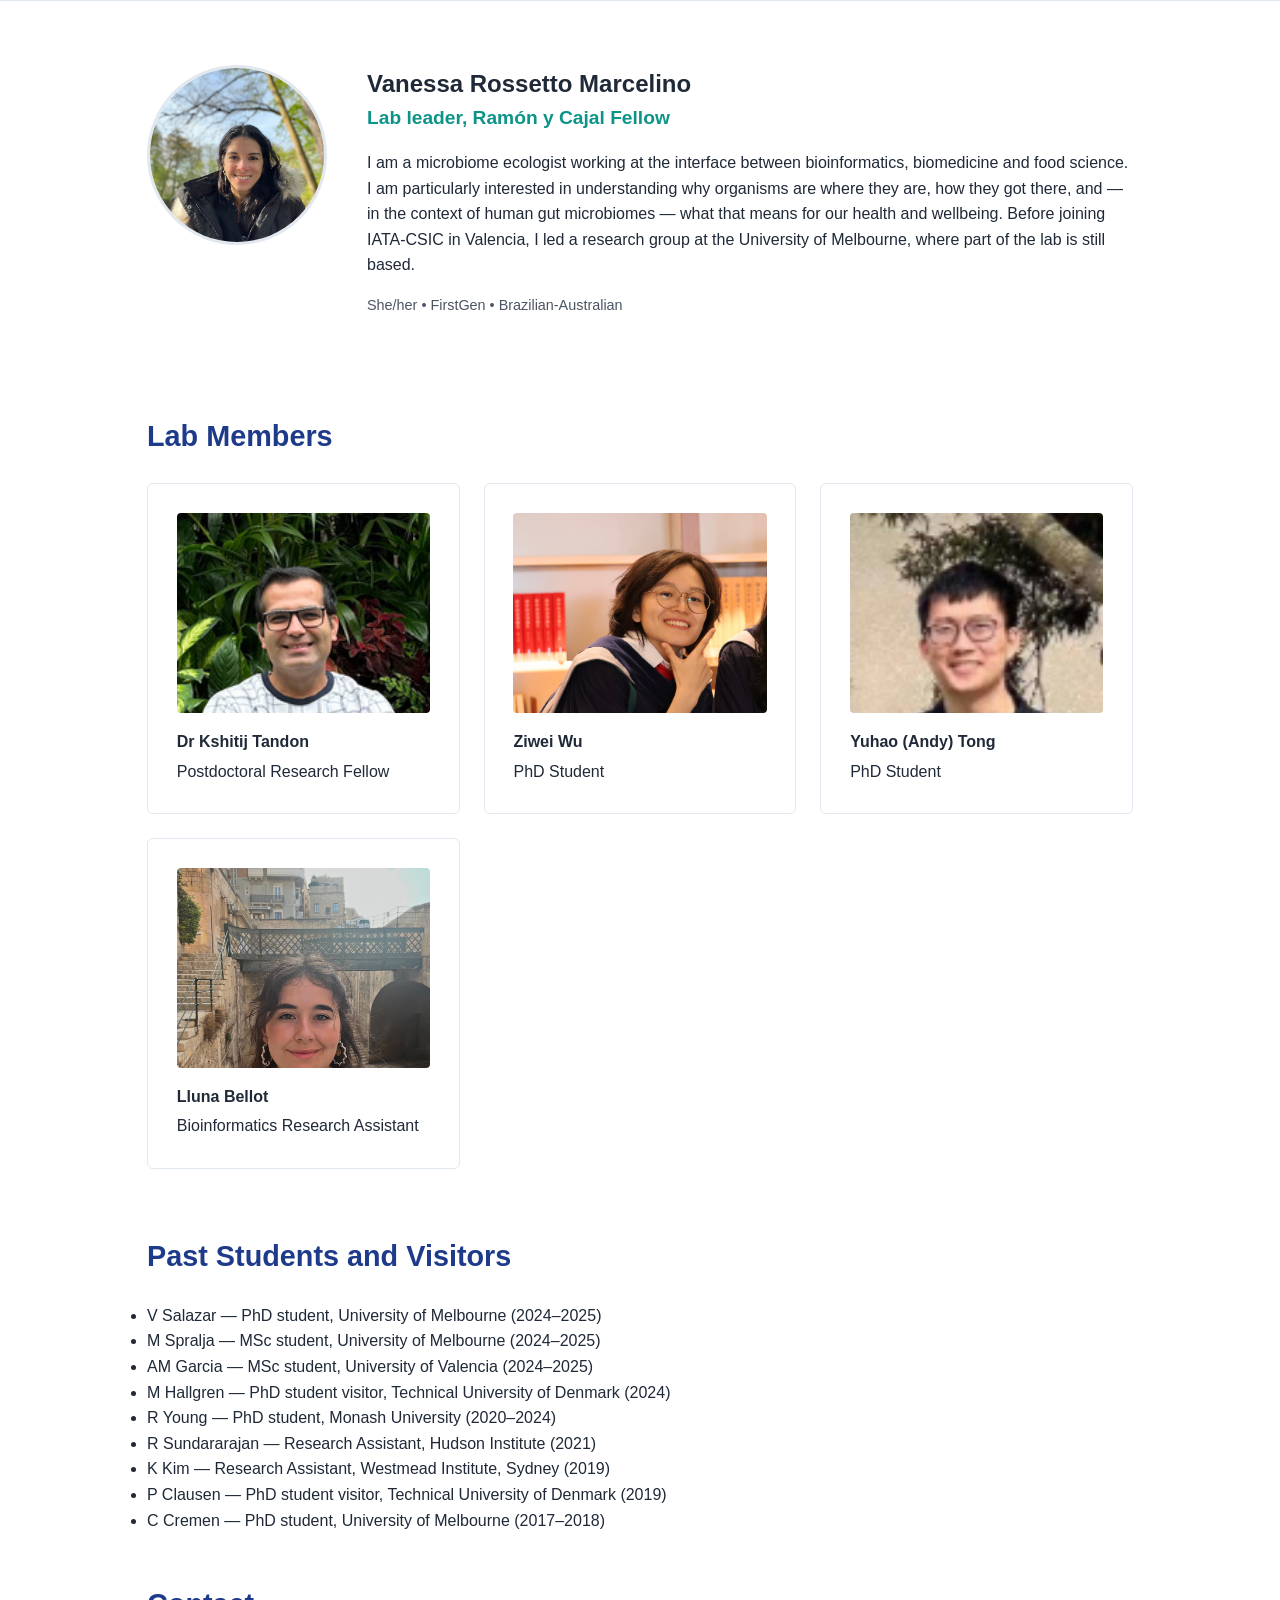
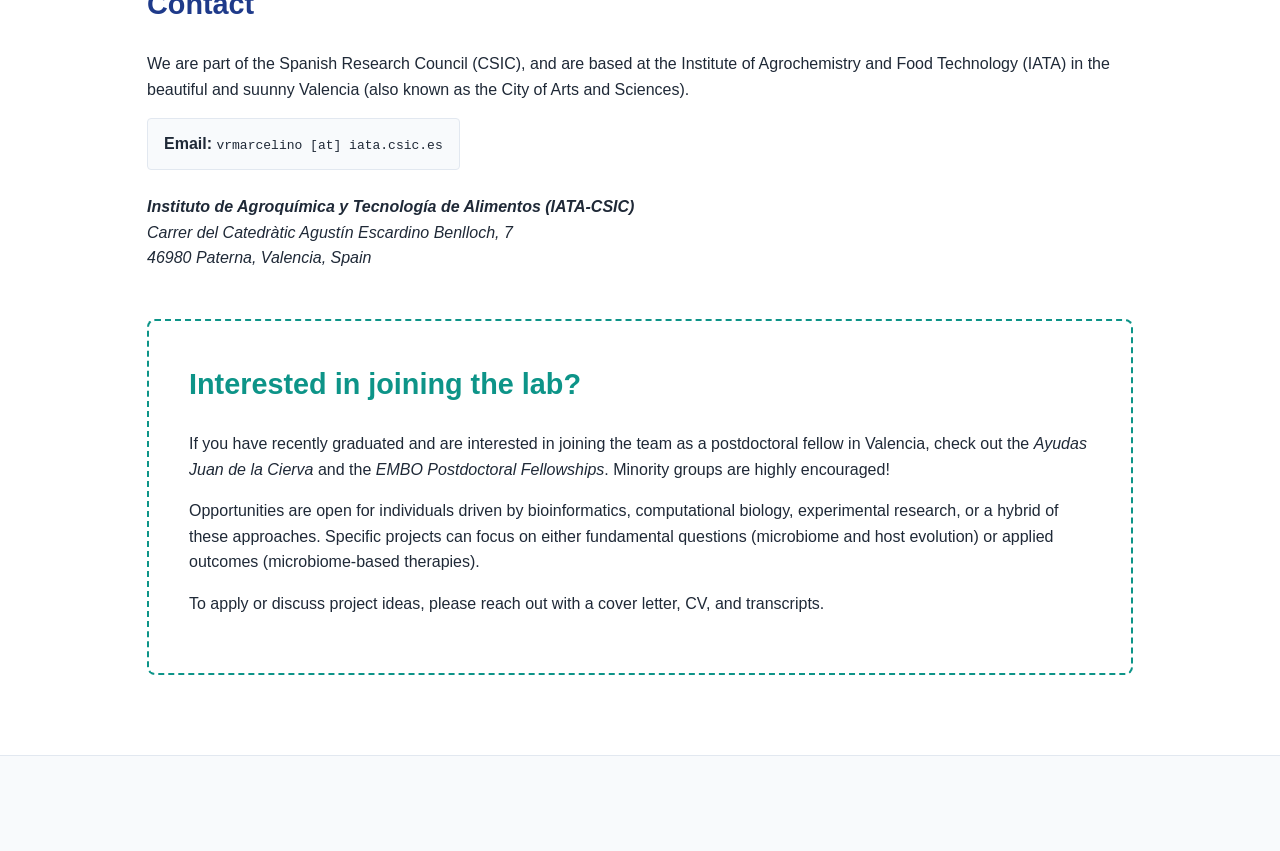
==== people.html @ 447b4fdf "initial website pages" ====
<!DOCTYPE html>
<html lang="en">
<head>
    <meta charset="UTF-8">
    <meta name="viewport" content="width=device-width, initial-scale=1.0">
    <title>People | Microbial Networks Lab</title>
    <link rel="stylesheet" href="style.css">
</head>
<body>
    <header>
        <!-- ...existing code... -->
    </header>

    <main class="container">
        <section class="pi-profile">
            <div class="pi-photo-wrapper">
                <img src="images/Vanessa.jpg" alt="Vanessa Rossetto Marcelino" class="pi-photo">
            </div>
            <div class="pi-details">
                <h1>Vanessa Rossetto Marcelino</h1>
                <p class="pi-title">Lab leader, Ramón y Cajal Fellow</p>
                <p class="bio">I am a microbiome ecologist working at the interface between bioinformatics, biomedicine and food science. I am particularly interested in understanding why organisms are where they are, how they got there, and — in the context of human gut microbiomes — what that means for our health and wellbeing. Before joining IATA-CSIC in Valencia, I led a research group at the University of Melbourne, where part of the lab is still based.</p>
                <p class="identity-tags">She/her • FirstGen • Brazilian-Australian</p>
            </div>
        </section>

        <section class="team-section">
            <h2>Lab Members</h2>
            
            <div class="team-grid">
                <div class="member-card">
                    <img src="images/Kshitij.jpg" alt="Dr Kshitij Tandon" class="member-photo">
                    <strong>Dr Kshitij Tandon</strong>
                    <span>Postdoctoral Research Fellow</span>
                </div>
                <div class="member-card">
                    <img src="images/Ziwei.jpg" alt="Ziwei Wu" class="member-photo">
                    <strong>Ziwei Wu</strong>
                    <span>PhD Student</span>
                </div>
                <div class="member-card">
                    <img src="images/Andy.jpg" alt="Yuhao (Andy) Tong" class="member-photo">
                    <strong>Yuhao (Andy) Tong</strong>
                    <span>PhD Student</span>
                </div>
                <div class="member-card">
                    <img src="images/Lluna.jpeg" alt="Lluna Bellot" class="member-photo">
                    <strong>Lluna Bellot</strong>
                    <span>Bioinformatics Research Assistant</span>
                </div>
            </div>
        </section>

        <section class="team-section">
            <h2>Past Students and Visitors</h2>
            <ul class="past-members-list">
                <li>V Salazar — PhD student, University of Melbourne (2024–2025)</li>
                <li>M Spralja — MSc student, University of Melbourne (2024–2025)</li>
                <li>AM Garcia — MSc student, University of Valencia (2024–2025)</li>
                <li>M Hallgren — PhD student visitor, Technical University of Denmark (2024)</li>
                <li>R Young — PhD student, Monash University (2020–2024)</li>
                <li>R Sundararajan — Research Assistant, Hudson Institute (2021)</li>
                <li>K Kim — Research Assistant, Westmead Institute, Sydney (2019)</li>
                <li>P Clausen — PhD student visitor, Technical University of Denmark (2019)</li>
                <li>C Cremen — PhD student, University of Melbourne (2017–2018)</li>
            </ul>
        </section>

        <section class="contact-section">
            <h2>Contact</h2>
            <p>We are part of the Spanish Research Council (CSIC), and are based at the Institute of Agrochemistry and Food Technology (IATA) in the beautiful and suunny Valencia (also known as the City of Arts and Sciences).</p>
            <div class="contact-box">
                <strong>Email:</strong> <code>vrmarcelino [at] iata.csic.es</code>
            </div>
            <address>
                <strong>Instituto de Agroquímica y Tecnología de Alimentos (IATA-CSIC)</strong><br>
                Carrer del Catedràtic Agustín Escardino Benlloch, 7<br>
                46980 Paterna, Valencia, Spain
            </address>
        </section>

        <section class="opportunities-box">
            <h2>Interested in joining the lab?</h2>
            <p>If you have recently graduated and are interested in joining the team as a postdoctoral fellow in Valencia, check out the <em>Ayudas Juan de la Cierva</em> and the <em>EMBO Postdoctoral Fellowships</em>. Minority groups are highly encouraged!</p>
            <p>Opportunities are open for individuals driven by bioinformatics, computational biology, experimental research, or a hybrid of these approaches. Specific projects can focus on either fundamental questions (microbiome and host evolution) or applied outcomes (microbiome-based therapies).</p>
            <p>To apply or discuss project ideas, please reach out with a cover letter, CV, and transcripts.</p>
        </section>
    </main>

    <footer>
        <div class="container footer-content">
            </div>
    </footer>
</body>
</html>
---- style.css ----
/* Custom Modern Theme for Hologenomics Site */
:root {
    --primary-color: #1e3a8a; /* Deep Slate Blue */
    --accent-color: #0d9488;  /* Teal */
    --text-dark: #1f2937;     /* Charcoal */
    --text-light: #4b5563;    /* Muted Gray */
    --bg-light: #f8fafc;      /* Clean White/Gray Off-base */
    --border-color: #e2e8f0;
}

* {
    box-sizing: border-box;
    margin: 0;
    padding: 0;
}

body {
    font-family: -apple-system, BlinkMacSystemFont, "Segoe UI", Roboto, Helvetica, Arial, sans-serif;
    color: var(--text-dark);
    background-color: #ffffff;
    line-height: 1.6;
}

.container {
    max-width: 1050px;
    margin: 0 auto;
    padding: 0 2rem;
}

/* Header & Navigation */
header {
    border-bottom: 1px solid var(--border-color);
    position: sticky;
    top: 0;
    background: rgba(255, 255, 255, 0.95);
    backdrop-filter: blur(5px);
    z-index: 100;
}

.nav-container {
    display: flex;
    justify-content: space-between;
    align-items: center;
    max-width: 1050px;
    margin: 0 auto;
    padding: 1.2rem 2rem;
}

.logo {
    font-size: 1.3rem;
    font-weight: 700;
    color: var(--primary-color);
    text-decoration: none;
    letter-spacing: -0.5px;
}

nav a {
    text-decoration: none;
    color: var(--text-light);
    font-weight: 500;
    margin-left: 1.8rem;
    transition: color 0.2s;
}

nav a:hover, nav a.active {
    color: var(--accent-color);
}

/* Hero Elements */
.hero {
    padding: 5rem 0 3rem 0;
    text-align: center;
}

.hero h1 {
    font-size: 3rem;
    font-weight: 800;
    color: var(--primary-color);
    margin-bottom: 0.5rem;
    letter-spacing: -1px;
}

.subtitle {
    font-size: 1.25rem;
    color: var(--accent-color);
    font-weight: 500;
    margin-bottom: 1.5rem;
}

.tagline {
    font-style: italic;
    color: var(--text-light);
}

/* Intro and Layout Blocks */
.intro-box {
    background: var(--bg-light);
    border-left: 4px solid var(--primary-color);
    padding: 2rem;
    border-radius: 4px;
    font-size: 1.1rem;
    margin-bottom: 4rem;
}

h2 {
    font-size: 1.8rem;
    color: var(--primary-color);
    margin-bottom: 1.5rem;
}

/* Grid Design */
.grid, .team-grid {
    display: grid;
    grid-template-columns: repeat(auto-fit, minmax(280px, 1fr));
    gap: 1.5rem;
    margin-bottom: 4rem;
}

.card, .software-card, .member-card {
    border: 1px solid var(--border-color);
    padding: 1.8rem;
    border-radius: 6px;
    background: #fff;
    transition: transform 0.2s, box-shadow 0.2s;
}

.card:hover, .software-card:hover {
    transform: translateY(-2px);
    box-shadow: 0 10px 15px -3px rgba(0, 0, 0, 0.05);
}

.card h3 {
    color: var(--primary-color);
    margin-bottom: 0.75rem;
    font-size: 1.2rem;
}

/* Concept / Hologenomics block */
.concept-block {
    background: #f1f5f9;
    padding: 2.5rem;
    border-radius: 8px;
    margin-bottom: 4rem;
}

.etymology {
    font-size: 1.05rem;
    color: var(--accent-color);
    margin-bottom: 1rem;
}

/* Software Specifics */
.software-grid {
    display: flex;
    flex-direction: column;
    gap: 1.5rem;
    margin-top: 2rem;
}

.software-header {
    display: flex;
    justify-content: space-between;
    align-items: center;
    margin-bottom: 0.75rem;
}

.github-btn {
    padding: 0.4rem 0.9rem;
    border: 1px solid var(--accent-color);
    color: var(--accent-color);
    text-decoration: none;
    border-radius: 4px;
    font-size: 0.85rem;
    font-weight: 500;
    transition: all 0.2s;
}

.github-btn:hover {
    background: var(--accent-color);
    color: white;
}

/* People Styles */
.pi-profile {
    padding: 4rem 0 2rem 0;
    display: flex;
    gap: 2.5rem;
    align-items: flex-start;
    margin-bottom: 3rem;
}

.pi-photo-wrapper {
    flex-shrink: 0;
}

.pi-photo {
    width: 180px;
    height: 180px;
    border-radius: 50%;
    object-fit: cover;
    border: 3px solid var(--border-color);
}

.pi-title {
    font-size: 1.2rem;
    color: var(--accent-color);
    font-weight: 600;
    margin-bottom: 1rem;
}

.identity-tags {
    font-size: 0.9rem;
    color: var(--text-light);
    margin: 1rem 0;
}

.contact-box {
    margin-top: 1rem;
    background: var(--bg-light);
    padding: 0.75rem 1rem;
    display: inline-block;
    border-radius: 4px;
    border: 1px solid var(--border-color);
}

.member-photo {
    width: 100%;
    height: 200px;
    object-fit: cover;
    object-position: top;
    border-radius: 4px;
    margin-bottom: 1rem;
    display: block;
}

.member-card {
    display: flex;
    flex-direction: column;
}

.member-card strong {
    margin-bottom: 0.25rem;
}

.opportunities-box {
    background: #fff;
    border: 2px dashed var(--accent-color);
    padding: 2.5rem;
    border-radius: 8px;
    margin-bottom: 5rem;
}

.opportunities-box h2 {
    color: var(--accent-color);
}

.opportunities-box p {
    margin-bottom: 1rem;
}

/* Publications Styles */
.year-block {
    margin-bottom: 3rem;
}

.year-block h2 {
    border-bottom: 2px solid var(--primary-color);
    padding-bottom: 0.3rem;
    margin-bottom: 1rem;
}

.pub-list {
    list-style-type: none;
}

.pub-list li {
    margin-bottom: 1.2rem;
    padding-left: 1rem;
    border-left: 2px solid var(--border-color);
}

/* Footer layout */
footer {
    background: var(--bg-light);
    padding: 3rem 0;
    border-top: 1px solid var(--border-color);
    font-size: 0.9rem;
    color: var(--text-light);
}

.footer-content {
    display: flex;
    flex-direction: column;
    gap: 1rem;
}

.acknowledgement {
    max-width: 700px;
}

@media (max-width: 768px) {
    .nav-container {
        flex-direction: column;
        gap: 1rem;
    }
    nav a {
        margin: 0 0.8rem;
    }
    .hero h1 {
        font-size: 2.2rem;
    }
}
.team-section {
    margin-bottom: 3rem;
}

.contact-section {
    margin-bottom: 3rem;
}

.contact-section .contact-box {
    margin-bottom: 1.5rem;
}
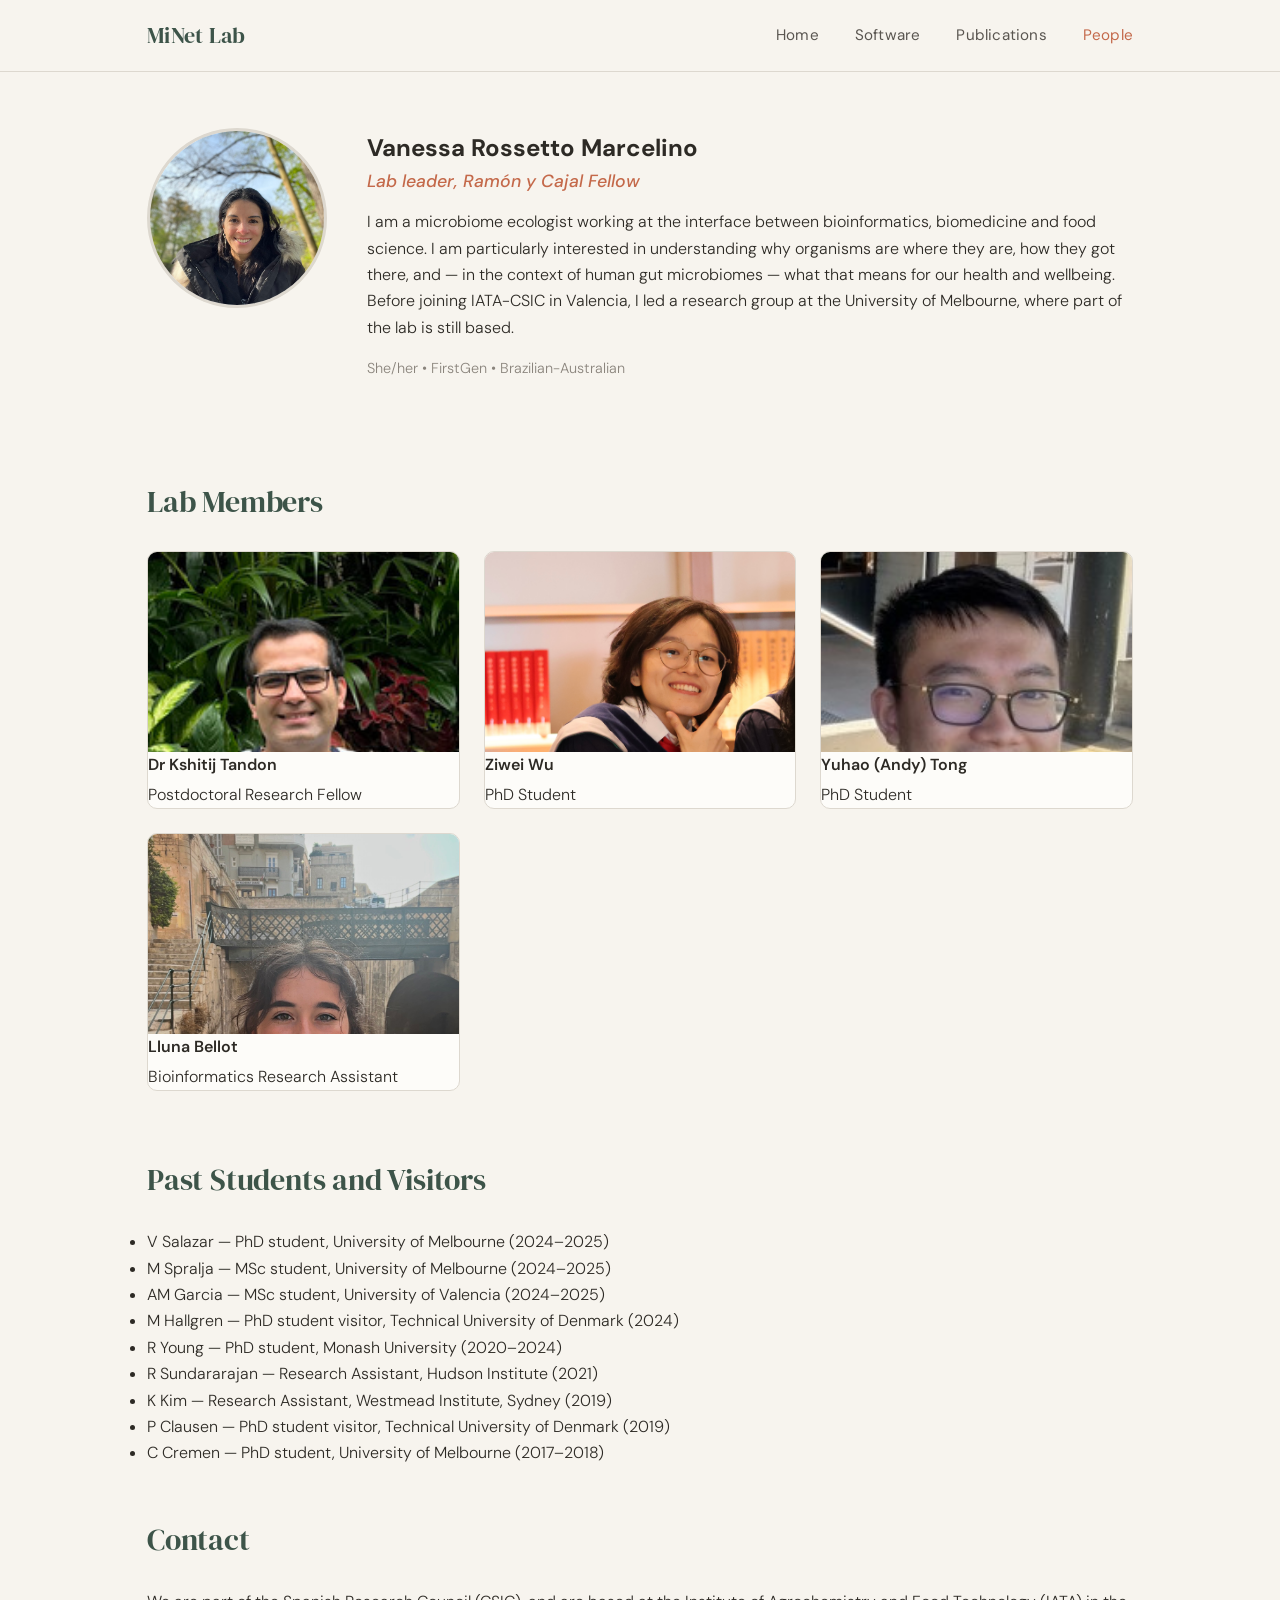
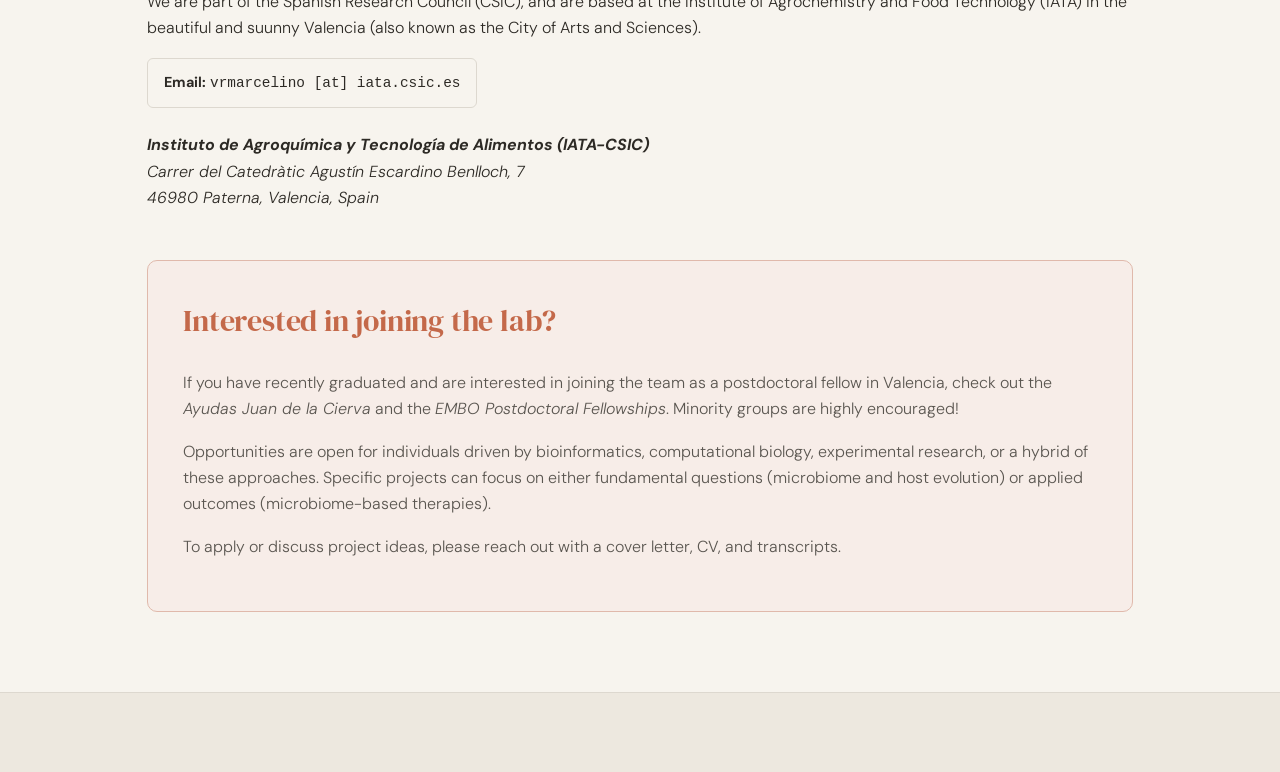
==== commit d1acbc57: "changed theme and style" ====
--- a/people.html
+++ b/people.html
@@ -8,7 +8,15 @@
 </head>
 <body>
     <header>
-        <!-- ...existing code... -->
+        <div class="nav-container">
+            <a href="index.html" class="logo">MiNet Lab</a>
+            <nav>
+                <a href="index.html">Home</a>
+                <a href="software.html">Software</a>
+                <a href="publications.html">Publications</a>
+                <a href="people.html" class="active">People</a>
+            </nav>
+        </div>
     </header>
 
     <main class="container">
--- a/style.css
+++ b/style.css
@@ -1,39 +1,47 @@
-/* Custom Modern Theme for Hologenomics Site */
+/* MiNet Lab — Lively Yet Soothing theme */
+/* Palette: warm ivory bg, sage green primary, terracotta accent, slate text */
+@import url('https://fonts.googleapis.com/css2?family=DM+Serif+Display:ital@0;1&family=DM+Sans:ital,opsz,wght@0,9..40,300;0,9..40,400;0,9..40,500;0,9..40,600;1,9..40,300&display=swap');
+
 :root {
-    --primary-color: #1e3a8a; /* Deep Slate Blue */
-    --accent-color: #0d9488;  /* Teal */
-    --text-dark: #1f2937;     /* Charcoal */
-    --text-light: #4b5563;    /* Muted Gray */
-    --bg-light: #f8fafc;      /* Clean White/Gray Off-base */
-    --border-color: #e2e8f0;
-}
-
-* {
-    box-sizing: border-box;
-    margin: 0;
-    padding: 0;
-}
+    --sage:       #5C7A6B;   /* primary — sage green */
+    --sage-dark:  #3D5449;   /* deeper sage for hover */
+    --sage-light: #EAF0EC;   /* very pale sage tint */
+    --terra:      #C4694A;   /* accent — terracotta */
+    --terra-light:#F7EDE8;   /* pale terracotta tint */
+    --cream:      #F7F4EE;   /* page background */
+    --cream-dark: #EDE8DF;   /* card/section bg */
+    --text-dark:  #2D2A25;   /* near-black warm */
+    --text-mid:   #5A5650;   /* paragraph text */
+    --text-light: #8A847C;   /* muted text */
+    --border:     #DDD8CF;   /* subtle warm border */
+    --white:      #FDFCF9;   /* warm white for cards */
+}
+
+* { box-sizing: border-box; margin: 0; padding: 0; }
 
 body {
-    font-family: -apple-system, BlinkMacSystemFont, "Segoe UI", Roboto, Helvetica, Arial, sans-serif;
+    font-family: 'DM Sans', sans-serif;
+    font-optical-sizing: auto;
     color: var(--text-dark);
-    background-color: #ffffff;
-    line-height: 1.6;
-}
-
+    background-color: var(--cream);
+    line-height: 1.65;
+    font-weight: 300;
+}
+
+/* ─── Container ─── */
 .container {
     max-width: 1050px;
     margin: 0 auto;
     padding: 0 2rem;
 }
 
-/* Header & Navigation */
+/* ─── Header ─── */
 header {
-    border-bottom: 1px solid var(--border-color);
+    border-bottom: 1px solid var(--border);
     position: sticky;
     top: 0;
-    background: rgba(255, 255, 255, 0.95);
-    backdrop-filter: blur(5px);
+    background: rgba(247, 244, 238, 0.94);
+    backdrop-filter: blur(8px);
     z-index: 100;
 }
 
@@ -43,72 +51,86 @@
     align-items: center;
     max-width: 1050px;
     margin: 0 auto;
-    padding: 1.2rem 2rem;
+    padding: 1.1rem 2rem;
 }
 
 .logo {
-    font-size: 1.3rem;
-    font-weight: 700;
-    color: var(--primary-color);
+    font-family: 'DM Serif Display', Georgia, serif;
+    font-size: 1.35rem;
+    font-weight: 400;
+    color: var(--sage-dark);
     text-decoration: none;
-    letter-spacing: -0.5px;
+    letter-spacing: 0.3px;
 }
 
 nav a {
     text-decoration: none;
-    color: var(--text-light);
-    font-weight: 500;
-    margin-left: 1.8rem;
+    color: var(--text-mid);
+    font-weight: 400;
+    font-size: 0.95rem;
+    margin-left: 2rem;
     transition: color 0.2s;
+    letter-spacing: 0.2px;
 }
 
 nav a:hover, nav a.active {
-    color: var(--accent-color);
-}
-
-/* Hero Elements */
+    color: var(--terra);
+}
+
+/* ─── Hero ─── */
 .hero {
-    padding: 5rem 0 3rem 0;
+    padding: 5rem 0 2.5rem;
     text-align: center;
 }
 
 .hero h1 {
-    font-size: 3rem;
-    font-weight: 800;
-    color: var(--primary-color);
-    margin-bottom: 0.5rem;
-    letter-spacing: -1px;
+    font-family: 'DM Serif Display', Georgia, serif;
+    font-size: 3.4rem;
+    font-weight: 400;
+    color: var(--sage-dark);
+    margin-bottom: 0.6rem;
+    letter-spacing: -0.5px;
+    line-height: 1.15;
 }
 
 .subtitle {
-    font-size: 1.25rem;
-    color: var(--accent-color);
-    font-weight: 500;
+    font-size: 1.15rem;
+    color: var(--terra);
+    font-weight: 400;
     margin-bottom: 1.5rem;
-}
-
-.tagline {
     font-style: italic;
-    color: var(--text-light);
-}
-
-/* Intro and Layout Blocks */
+}
+
+/* ─── Intro box ─── */
 .intro-box {
-    background: var(--bg-light);
-    border-left: 4px solid var(--primary-color);
-    padding: 2rem;
-    border-radius: 4px;
-    font-size: 1.1rem;
+    background: var(--white);
+    border: 1px solid var(--border);
+    border-left: 4px solid var(--sage);
+    padding: 2rem 2.2rem;
+    border-radius: 6px;
+    font-size: 1.05rem;
+    color: var(--text-mid);
     margin-bottom: 4rem;
-}
-
+    line-height: 1.75;
+}
+
+/* ─── Headings ─── */
 h2 {
-    font-size: 1.8rem;
-    color: var(--primary-color);
+    font-family: 'DM Serif Display', Georgia, serif;
+    font-size: 1.9rem;
+    font-weight: 400;
+    color: var(--sage-dark);
     margin-bottom: 1.5rem;
-}
-
-/* Grid Design */
+    letter-spacing: -0.2px;
+}
+
+h3 {
+    font-family: 'DM Sans', sans-serif;
+    font-weight: 600;
+    font-size: 1.05rem;
+}
+
+/* ─── Grid + Cards ─── */
 .grid, .team-grid {
     display: grid;
     grid-template-columns: repeat(auto-fit, minmax(280px, 1fr));
@@ -116,96 +138,264 @@
     margin-bottom: 4rem;
 }
 
-.card, .software-card, .member-card {
-    border: 1px solid var(--border-color);
-    padding: 1.8rem;
-    border-radius: 6px;
-    background: #fff;
+.card, .member-card {
+    border: 1px solid var(--border);
+    border-radius: 10px;
+    background: var(--white);
+    transition: transform 0.22s, box-shadow 0.22s;
+    overflow: hidden;
+}
+
+.card:hover {
+    transform: translateY(-3px);
+    box-shadow: 0 12px 28px -6px rgba(61, 84, 73, 0.12);
+}
+
+.card h3 {
+    color: var(--sage-dark);
+    margin-bottom: 0.6rem;
+}
+
+.card p {
+    color: var(--text-mid);
+    font-size: 0.95rem;
+}
+
+/* ─── Research cards (with figures) ─── */
+.research-card {
+    display: flex;
+    flex-direction: column;
+    padding: 0;
+}
+
+.research-figure {
+    background: white;
+    display: flex;
+    align-items: center;
+    justify-content: center;
+    padding: 1.5rem;
+    height: 200px;
+    border-bottom: 1px solid var(--border);
+}
+
+.research-figure img {
+    max-height: 100%;
+    max-width: 100%;
+    object-fit: contain;
+}
+
+.research-card h3,
+.research-card p {
+    padding: 0 1.5rem;
+}
+
+.research-card h3 {
+    margin-top: 1.2rem;
+    margin-bottom: 0.4rem;
+}
+
+.research-card p {
+    margin-bottom: 1.5rem;
+}
+
+/* ─── Concept block ─── */
+.concept-block {
+    background: var(--sage-light);
+    border: 1px solid #C8D8CC;
+    padding: 2.5rem;
+    border-radius: 10px;
+    margin-bottom: 4rem;
+}
+
+.etymology {
+    font-size: 1rem;
+    color: var(--terra);
+    margin-bottom: 1rem;
+    font-style: italic;
+}
+
+.concept-block p:last-child {
+    color: var(--text-mid);
+    font-size: 0.97rem;
+}
+
+/* ─── Page title ─── */
+.page-title {
+    padding: 3.5rem 0 1.5rem;
+}
+
+.page-title h1 {
+    font-family: 'DM Serif Display', Georgia, serif;
+    font-size: 2.8rem;
+    font-weight: 400;
+    color: var(--sage-dark);
+    margin-bottom: 0.5rem;
+}
+
+.page-title .subtitle {
+    font-style: normal;
+    color: var(--text-light);
+    font-size: 1rem;
+}
+
+.page-title .subtitle a {
+    color: var(--terra);
+    text-decoration: underline;
+    text-underline-offset: 2px;
+}
+
+/* ─── Publications ─── */
+.publications-list {
+    padding-bottom: 3rem;
+}
+
+.year-block {
+    margin-bottom: 3rem;
+}
+
+.year-block h2 {
+    font-size: 1.5rem;
+    border-bottom: 2px solid var(--sage-light);
+    padding-bottom: 0.4rem;
+    margin-bottom: 1.2rem;
+    position: relative;
+}
+
+.year-block h2::after {
+    content: '';
+    position: absolute;
+    left: 0; bottom: -2px;
+    width: 40px; height: 2px;
+    background: var(--terra);
+}
+
+.pub-list { list-style: none; }
+
+.pub-list li {
+    margin-bottom: 1.15rem;
+    padding-left: 1.1rem;
+    border-left: 2px solid var(--cream-dark);
+    color: var(--text-mid);
+    font-size: 0.95rem;
+    line-height: 1.7;
+    transition: border-color 0.2s;
+}
+
+.pub-list li:hover {
+    border-left-color: var(--terra);
+}
+
+.pub-list li strong {
+    color: var(--text-dark);
+    font-weight: 600;
+}
+
+/* ─── Software ─── */
+.software-grid {
+    display: flex;
+    flex-direction: column;
+    gap: 1.2rem;
+    margin-top: 2rem;
+    padding-bottom: 3rem;
+}
+
+.software-card {
+    border: 1px solid var(--border);
+    border-radius: 10px;
+    background: var(--white);
+    overflow: hidden;
     transition: transform 0.2s, box-shadow 0.2s;
-}
-
-.card:hover, .software-card:hover {
+    display: flex;
+    flex-direction: row;
+}
+
+.software-card:hover {
     transform: translateY(-2px);
-    box-shadow: 0 10px 15px -3px rgba(0, 0, 0, 0.05);
-}
-
-.card h3 {
-    color: var(--primary-color);
-    margin-bottom: 0.75rem;
+    box-shadow: 0 10px 24px -5px rgba(61, 84, 73, 0.1);
+}
+
+.software-card-accent {
+    width: 5px;
+    flex-shrink: 0;
+    background: var(--sage);
+}
+
+.software-card-body {
+    padding: 1.5rem 1.8rem;
+    flex: 1;
+}
+
+.software-card-top { margin-bottom: 0.4rem; }
+
+.software-card-top h2 {
     font-size: 1.2rem;
-}
-
-/* Concept / Hologenomics block */
-.concept-block {
-    background: #f1f5f9;
-    padding: 2.5rem;
-    border-radius: 8px;
-    margin-bottom: 4rem;
-}
-
-.etymology {
-    font-size: 1.05rem;
-    color: var(--accent-color);
+    margin-bottom: 0;
+    color: var(--sage-dark);
+}
+
+.software-card p {
+    color: var(--text-mid);
     margin-bottom: 1rem;
-}
-
-/* Software Specifics */
-.software-grid {
-    display: flex;
-    flex-direction: column;
-    gap: 1.5rem;
-    margin-top: 2rem;
-}
-
-.software-header {
-    display: flex;
-    justify-content: space-between;
+    font-size: 0.95rem;
+}
+
+.software-meta {
+    display: flex;
+    flex-wrap: wrap;
+    gap: 1rem;
     align-items: center;
-    margin-bottom: 0.75rem;
-}
-
-.github-btn {
-    padding: 0.4rem 0.9rem;
-    border: 1px solid var(--accent-color);
-    color: var(--accent-color);
+    font-size: 0.85rem;
+    color: var(--text-light);
+}
+
+.software-meta .github-link {
+    display: inline-flex;
+    align-items: center;
+    gap: 0.35rem;
+    color: var(--text-dark);
     text-decoration: none;
-    border-radius: 4px;
-    font-size: 0.85rem;
-    font-weight: 500;
-    transition: all 0.2s;
-}
-
-.github-btn:hover {
-    background: var(--accent-color);
-    color: white;
-}
-
-/* People Styles */
+    font-family: 'DM Mono', 'Courier New', monospace;
+    font-size: 0.83rem;
+    background: var(--cream);
+    border: 1px solid var(--border);
+    border-radius: 5px;
+    padding: 0.25rem 0.65rem;
+    transition: border-color 0.2s, color 0.2s;
+}
+
+.software-meta .github-link:hover {
+    border-color: var(--terra);
+    color: var(--terra);
+}
+
+.dev-tag { color: var(--text-light); font-size: 0.85rem; }
+.dev-tag span { color: var(--text-mid); font-weight: 500; }
+
+/* ─── People ─── */
 .pi-profile {
-    padding: 4rem 0 2rem 0;
+    padding: 3.5rem 0 2rem;
     display: flex;
     gap: 2.5rem;
     align-items: flex-start;
     margin-bottom: 3rem;
 }
 
-.pi-photo-wrapper {
-    flex-shrink: 0;
-}
+.pi-photo-wrapper { flex-shrink: 0; }
 
 .pi-photo {
     width: 180px;
     height: 180px;
     border-radius: 50%;
     object-fit: cover;
-    border: 3px solid var(--border-color);
+    border: 3px solid var(--border);
 }
 
 .pi-title {
-    font-size: 1.2rem;
-    color: var(--accent-color);
-    font-weight: 600;
-    margin-bottom: 1rem;
+    font-size: 1.1rem;
+    color: var(--terra);
+    font-weight: 500;
+    margin-bottom: 0.8rem;
+    font-style: italic;
 }
 
 .identity-tags {
@@ -216,11 +406,12 @@
 
 .contact-box {
     margin-top: 1rem;
-    background: var(--bg-light);
+    background: var(--cream);
     padding: 0.75rem 1rem;
     display: inline-block;
-    border-radius: 4px;
-    border: 1px solid var(--border-color);
+    border-radius: 6px;
+    border: 1px solid var(--border);
+    font-size: 0.9rem;
 }
 
 .member-photo {
@@ -228,8 +419,8 @@
     height: 200px;
     object-fit: cover;
     object-position: top;
-    border-radius: 4px;
-    margin-bottom: 1rem;
+    border-radius: 0;
+    margin-bottom: 0;
     display: block;
 }
 
@@ -238,86 +429,74 @@
     flex-direction: column;
 }
 
+.member-card-body {
+    padding: 1.1rem 1.3rem 1.3rem;
+}
+
 .member-card strong {
-    margin-bottom: 0.25rem;
+    display: block;
+    margin-bottom: 0.2rem;
+    color: var(--text-dark);
+    font-weight: 600;
+}
+
+.member-card p {
+    color: var(--text-mid);
+    font-size: 0.9rem;
 }
 
 .opportunities-box {
-    background: #fff;
-    border: 2px dashed var(--accent-color);
-    padding: 2.5rem;
-    border-radius: 8px;
+    background: var(--terra-light);
+    border: 1px solid #E0B9AB;
+    padding: 2.2rem;
+    border-radius: 10px;
     margin-bottom: 5rem;
 }
 
-.opportunities-box h2 {
-    color: var(--accent-color);
-}
-
-.opportunities-box p {
-    margin-bottom: 1rem;
-}
-
-/* Publications Styles */
-.year-block {
-    margin-bottom: 3rem;
-}
-
-.year-block h2 {
-    border-bottom: 2px solid var(--primary-color);
-    padding-bottom: 0.3rem;
-    margin-bottom: 1rem;
-}
-
-.pub-list {
-    list-style-type: none;
-}
-
-.pub-list li {
-    margin-bottom: 1.2rem;
-    padding-left: 1rem;
-    border-left: 2px solid var(--border-color);
-}
-
-/* Footer layout */
+.opportunities-box h2 { color: var(--terra); }
+.opportunities-box p { margin-bottom: 1rem; color: var(--text-mid); }
+
+/* ─── Team section ─── */
+.team-section { margin-bottom: 3rem; }
+.contact-section { margin-bottom: 3rem; }
+.contact-section .contact-box { margin-bottom: 1.5rem; }
+
+/* ─── Buttons ─── */
+.github-btn {
+    padding: 0.35rem 0.9rem;
+    border: 1px solid var(--sage);
+    color: var(--sage);
+    text-decoration: none;
+    border-radius: 5px;
+    font-size: 0.85rem;
+    font-weight: 500;
+    transition: all 0.2s;
+}
+
+.github-btn:hover {
+    background: var(--sage);
+    color: white;
+}
+
+/* ─── Footer ─── */
 footer {
-    background: var(--bg-light);
-    padding: 3rem 0;
-    border-top: 1px solid var(--border-color);
-    font-size: 0.9rem;
+    background: var(--cream-dark);
+    padding: 2.5rem 0;
+    border-top: 1px solid var(--border);
+    font-size: 0.88rem;
     color: var(--text-light);
 }
 
 .footer-content {
     display: flex;
     flex-direction: column;
-    gap: 1rem;
-}
-
-.acknowledgement {
-    max-width: 700px;
-}
-
+    gap: 0.5rem;
+}
+
+/* ─── Responsive ─── */
 @media (max-width: 768px) {
-    .nav-container {
-        flex-direction: column;
-        gap: 1rem;
-    }
-    nav a {
-        margin: 0 0.8rem;
-    }
-    .hero h1 {
-        font-size: 2.2rem;
-    }
-}
-.team-section {
-    margin-bottom: 3rem;
-}
-
-.contact-section {
-    margin-bottom: 3rem;
-}
-
-.contact-section .contact-box {
-    margin-bottom: 1.5rem;
-}+    .nav-container { flex-direction: column; gap: 1rem; }
+    nav a { margin: 0 0.8rem; }
+    .hero h1 { font-size: 2.4rem; }
+    .pi-profile { flex-direction: column; }
+}
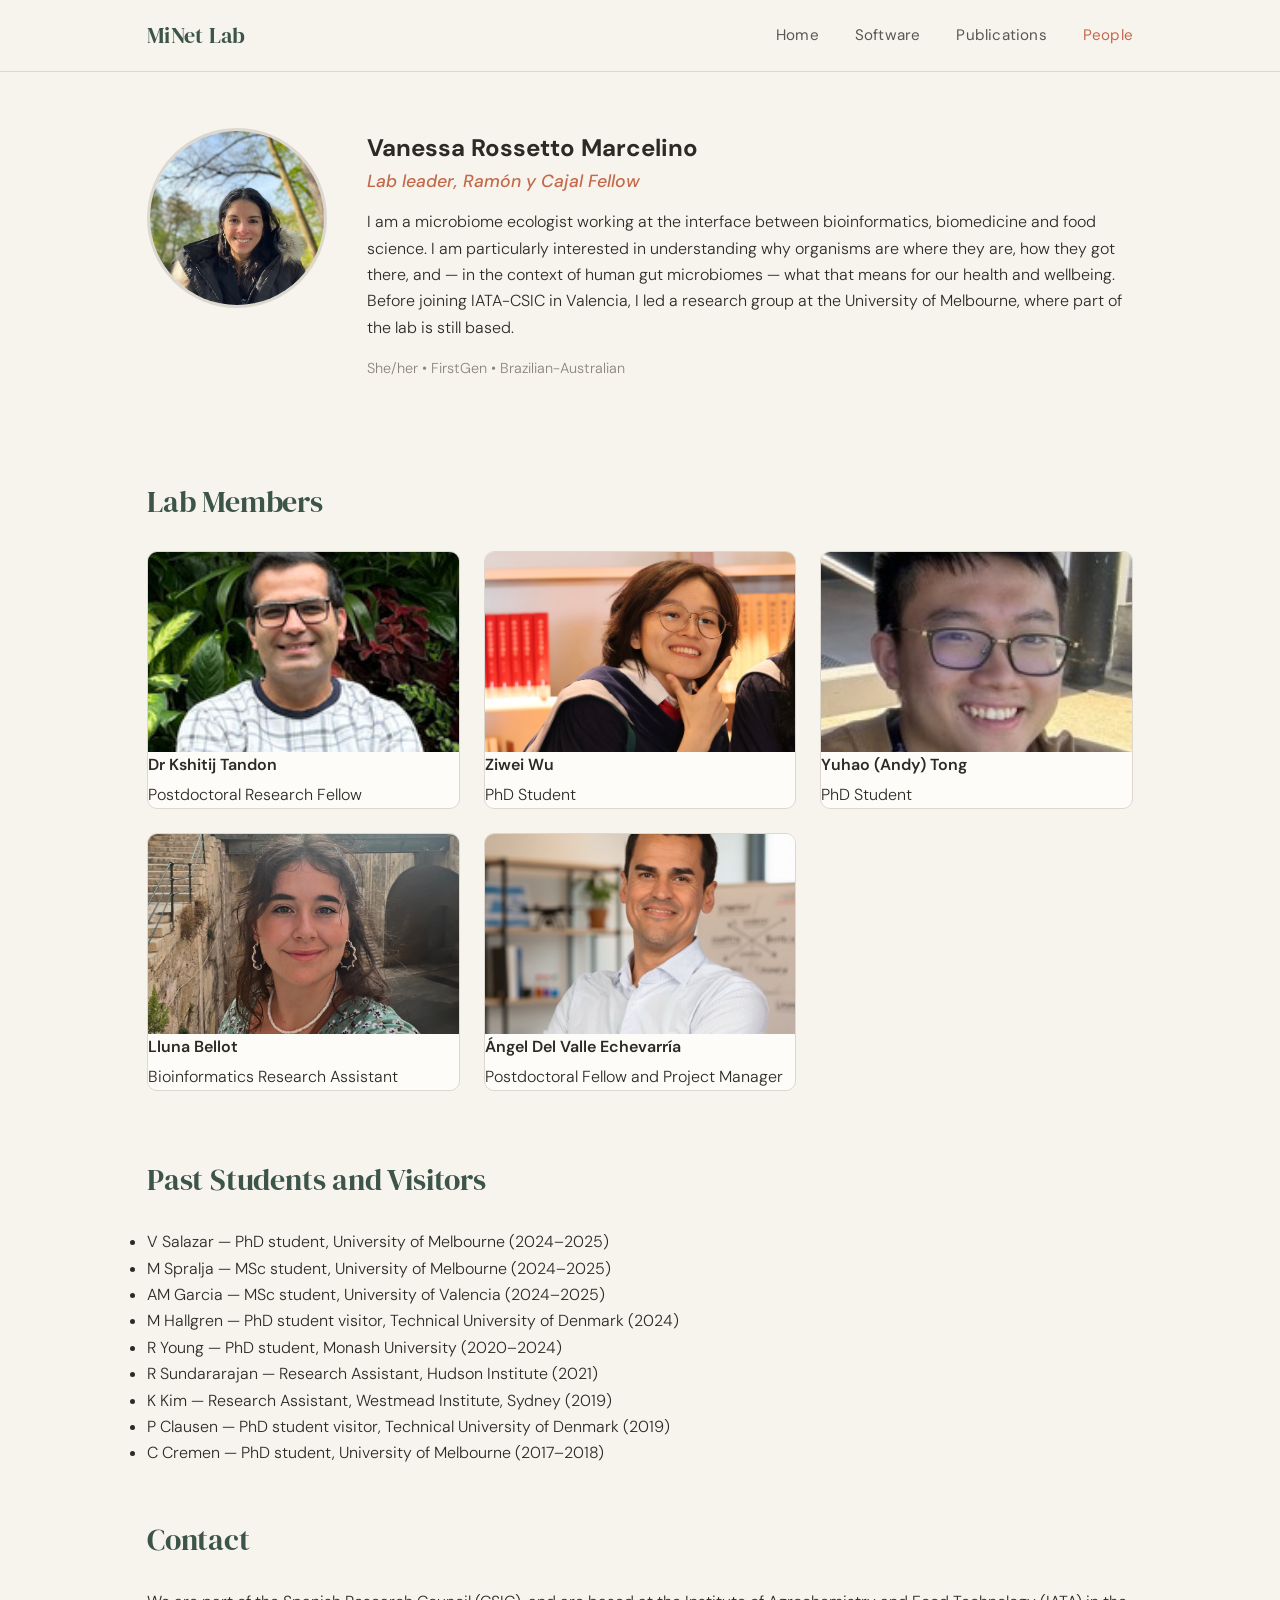
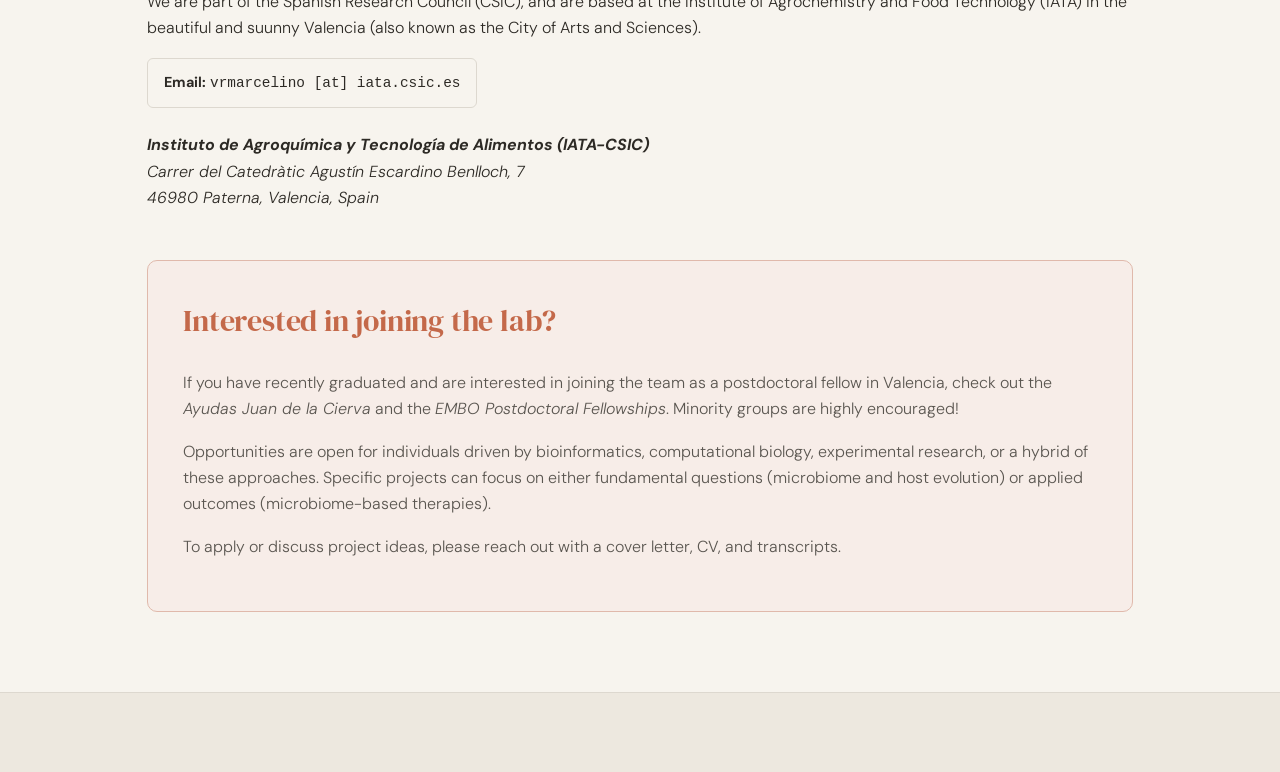
==== commit 77114f26: "included Angel" ====
--- a/people.html
+++ b/people.html
@@ -37,7 +37,7 @@
             
             <div class="team-grid">
                 <div class="member-card">
-                    <img src="images/Kshitij.jpg" alt="Dr Kshitij Tandon" class="member-photo">
+                    <img src="images/Kshitij.jpg" alt="Dr Kshitij Tandon" class="member-photo" style="object-position: center 30%;">
                     <strong>Dr Kshitij Tandon</strong>
                     <span>Postdoctoral Research Fellow</span>
                 </div>
@@ -55,6 +55,11 @@
                     <img src="images/Lluna.jpeg" alt="Lluna Bellot" class="member-photo">
                     <strong>Lluna Bellot</strong>
                     <span>Bioinformatics Research Assistant</span>
+                </div>
+                <div class="member-card">
+                    <img src="images/Angel.jpeg" alt="Ángel Del Valle Echevarría" class="member-photo" style="object-position: center 30%;">
+                    <strong>Ángel Del Valle Echevarría</strong>
+                    <span>Postdoctoral Fellow and Project Manager</span>
                 </div>
             </div>
         </section>
--- a/style.css
+++ b/style.css
@@ -418,7 +418,7 @@
     width: 100%;
     height: 200px;
     object-fit: cover;
-    object-position: top;
+    object-position: center;
     border-radius: 0;
     margin-bottom: 0;
     display: block;
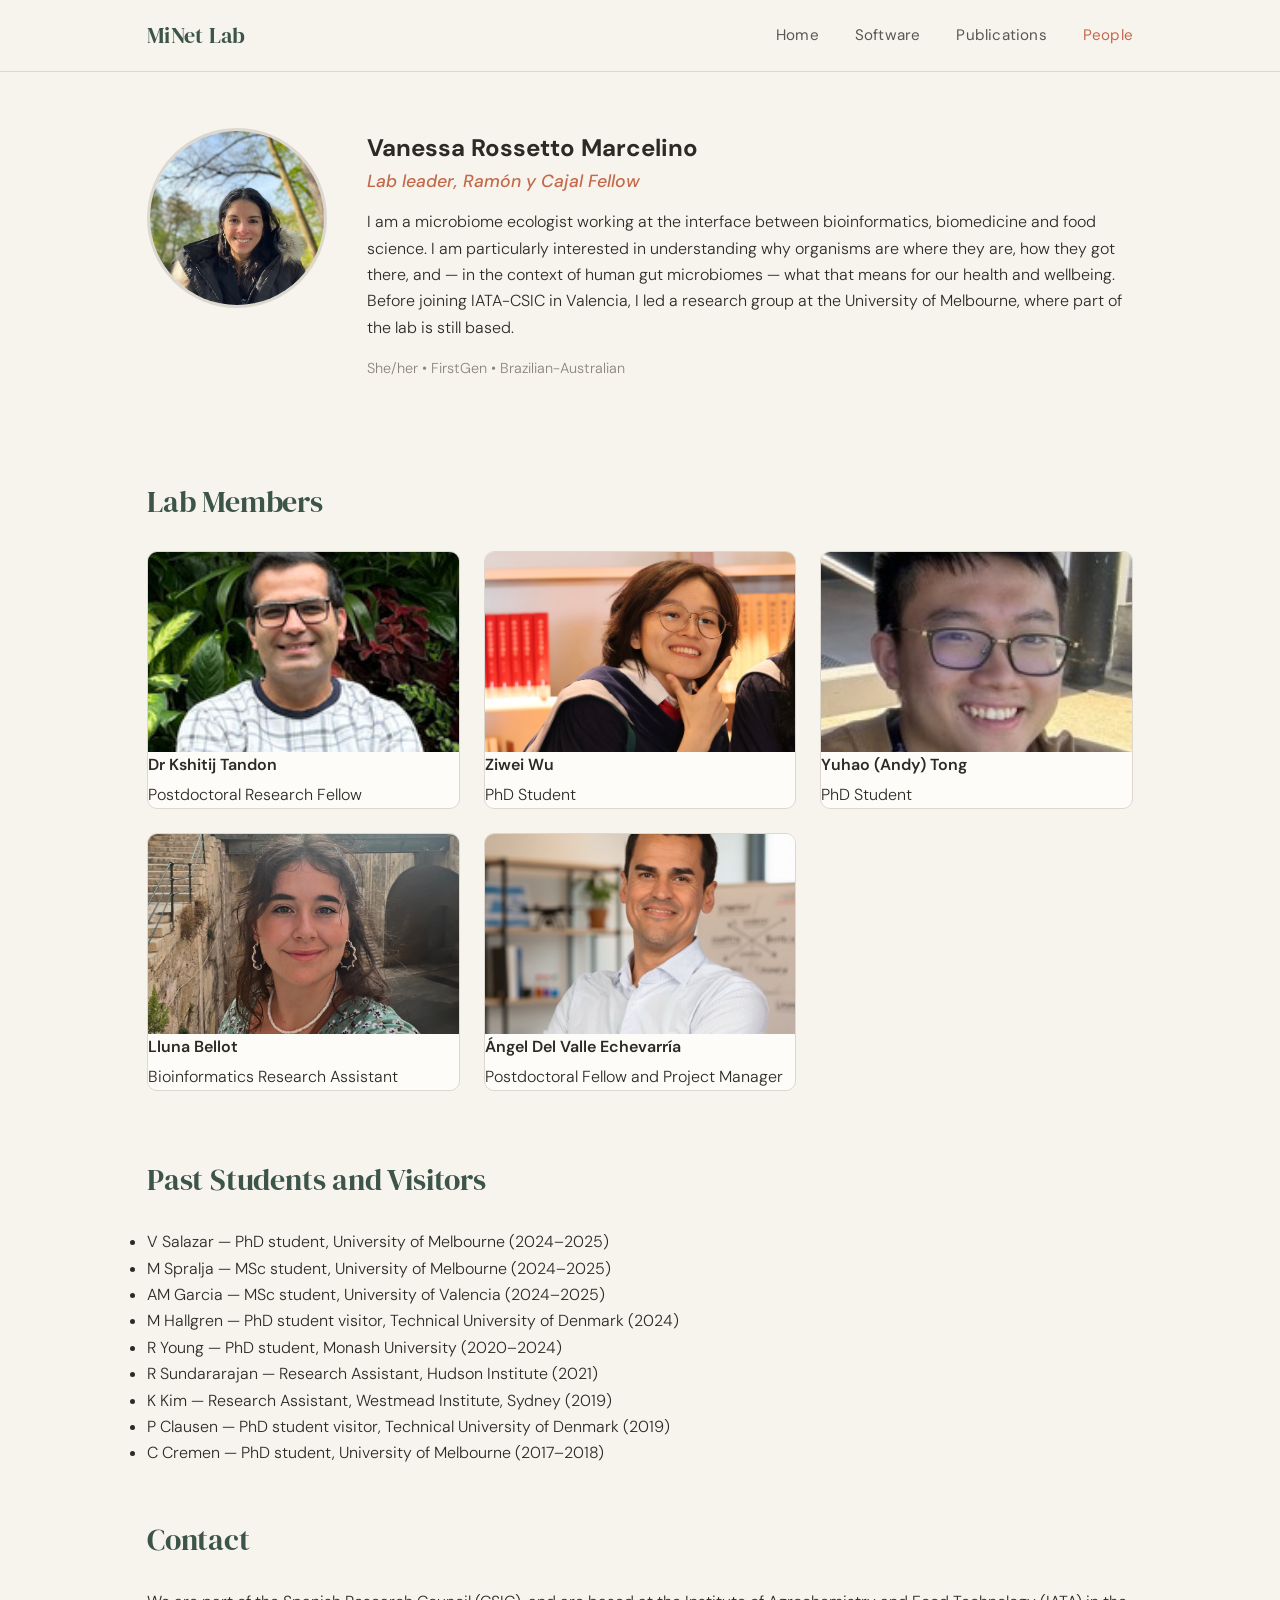
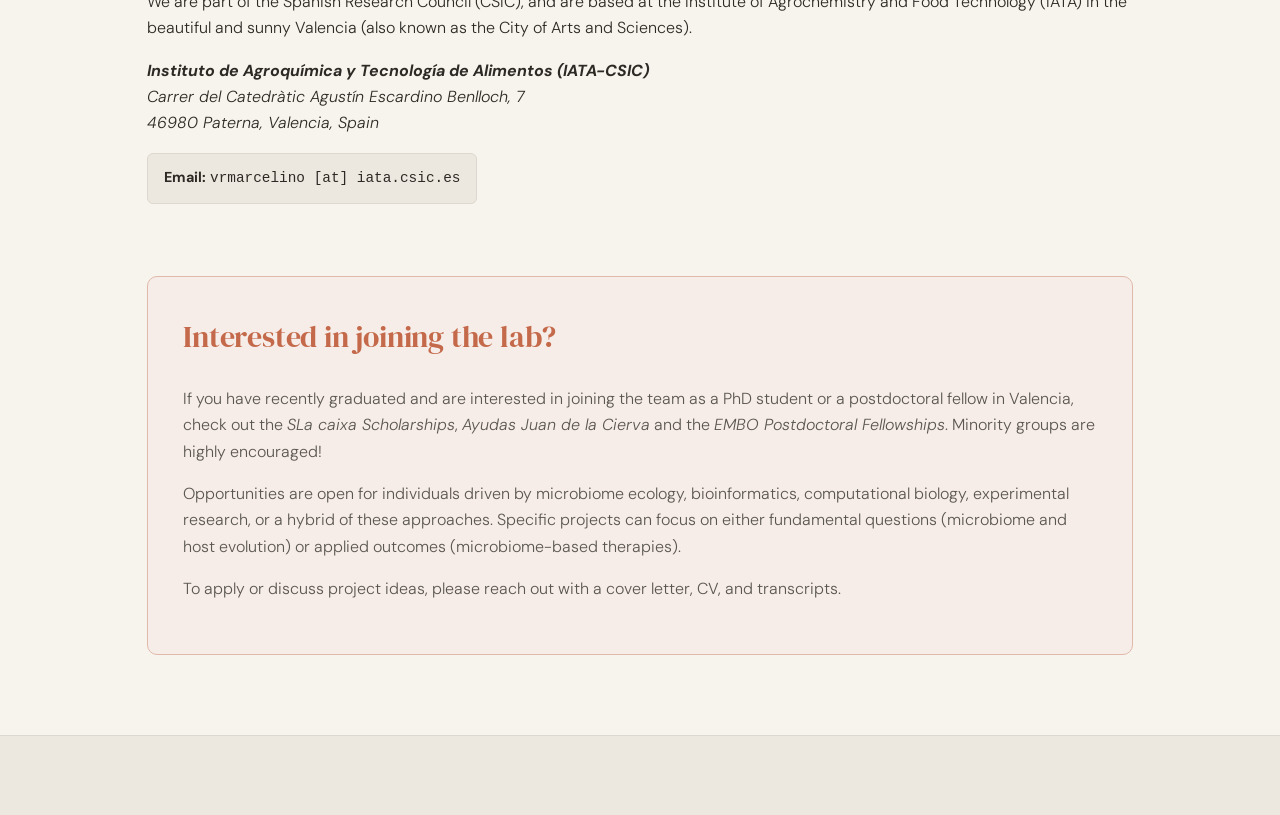
==== commit d180d424: "small style edits" ====
--- a/people.html
+++ b/people.html
@@ -81,21 +81,25 @@
 
         <section class="contact-section">
             <h2>Contact</h2>
-            <p>We are part of the Spanish Research Council (CSIC), and are based at the Institute of Agrochemistry and Food Technology (IATA) in the beautiful and suunny Valencia (also known as the City of Arts and Sciences).</p>
-            <div class="contact-box">
-                <strong>Email:</strong> <code>vrmarcelino [at] iata.csic.es</code>
-            </div>
+            <p>We are part of the Spanish Research Council (CSIC), and are based at the Institute of Agrochemistry and Food Technology (IATA) in the beautiful and sunny Valencia (also known as the City of Arts and Sciences).</p>
+
             <address>
+                <address style="margin-top: 1rem;"></address>
                 <strong>Instituto de Agroquímica y Tecnología de Alimentos (IATA-CSIC)</strong><br>
                 Carrer del Catedràtic Agustín Escardino Benlloch, 7<br>
                 46980 Paterna, Valencia, Spain
             </address>
+
+            <div class="contact-box">
+                <strong>Email:</strong> <code>vrmarcelino [at] iata.csic.es</code>
+            </div>
+
         </section>
 
         <section class="opportunities-box">
             <h2>Interested in joining the lab?</h2>
-            <p>If you have recently graduated and are interested in joining the team as a postdoctoral fellow in Valencia, check out the <em>Ayudas Juan de la Cierva</em> and the <em>EMBO Postdoctoral Fellowships</em>. Minority groups are highly encouraged!</p>
-            <p>Opportunities are open for individuals driven by bioinformatics, computational biology, experimental research, or a hybrid of these approaches. Specific projects can focus on either fundamental questions (microbiome and host evolution) or applied outcomes (microbiome-based therapies).</p>
+            <p>If you have recently graduated and are interested in joining the team as a PhD student or a postdoctoral fellow in Valencia, check out the <em>SLa caixa Scholarships</em>, <em>Ayudas Juan de la Cierva</em> and the <em>EMBO Postdoctoral Fellowships</em>. Minority groups are highly encouraged!</p>
+            <p>Opportunities are open for individuals driven by microbiome ecology, bioinformatics, computational biology, experimental research, or a hybrid of these approaches. Specific projects can focus on either fundamental questions (microbiome and host evolution) or applied outcomes (microbiome-based therapies).</p>
             <p>To apply or discuss project ideas, please reach out with a cover letter, CV, and transcripts.</p>
         </section>
     </main>
--- a/style.css
+++ b/style.css
@@ -406,7 +406,7 @@
 
 .contact-box {
     margin-top: 1rem;
-    background: var(--cream);
+    background: var(--cream-dark);
     padding: 0.75rem 1rem;
     display: inline-block;
     border-radius: 6px;
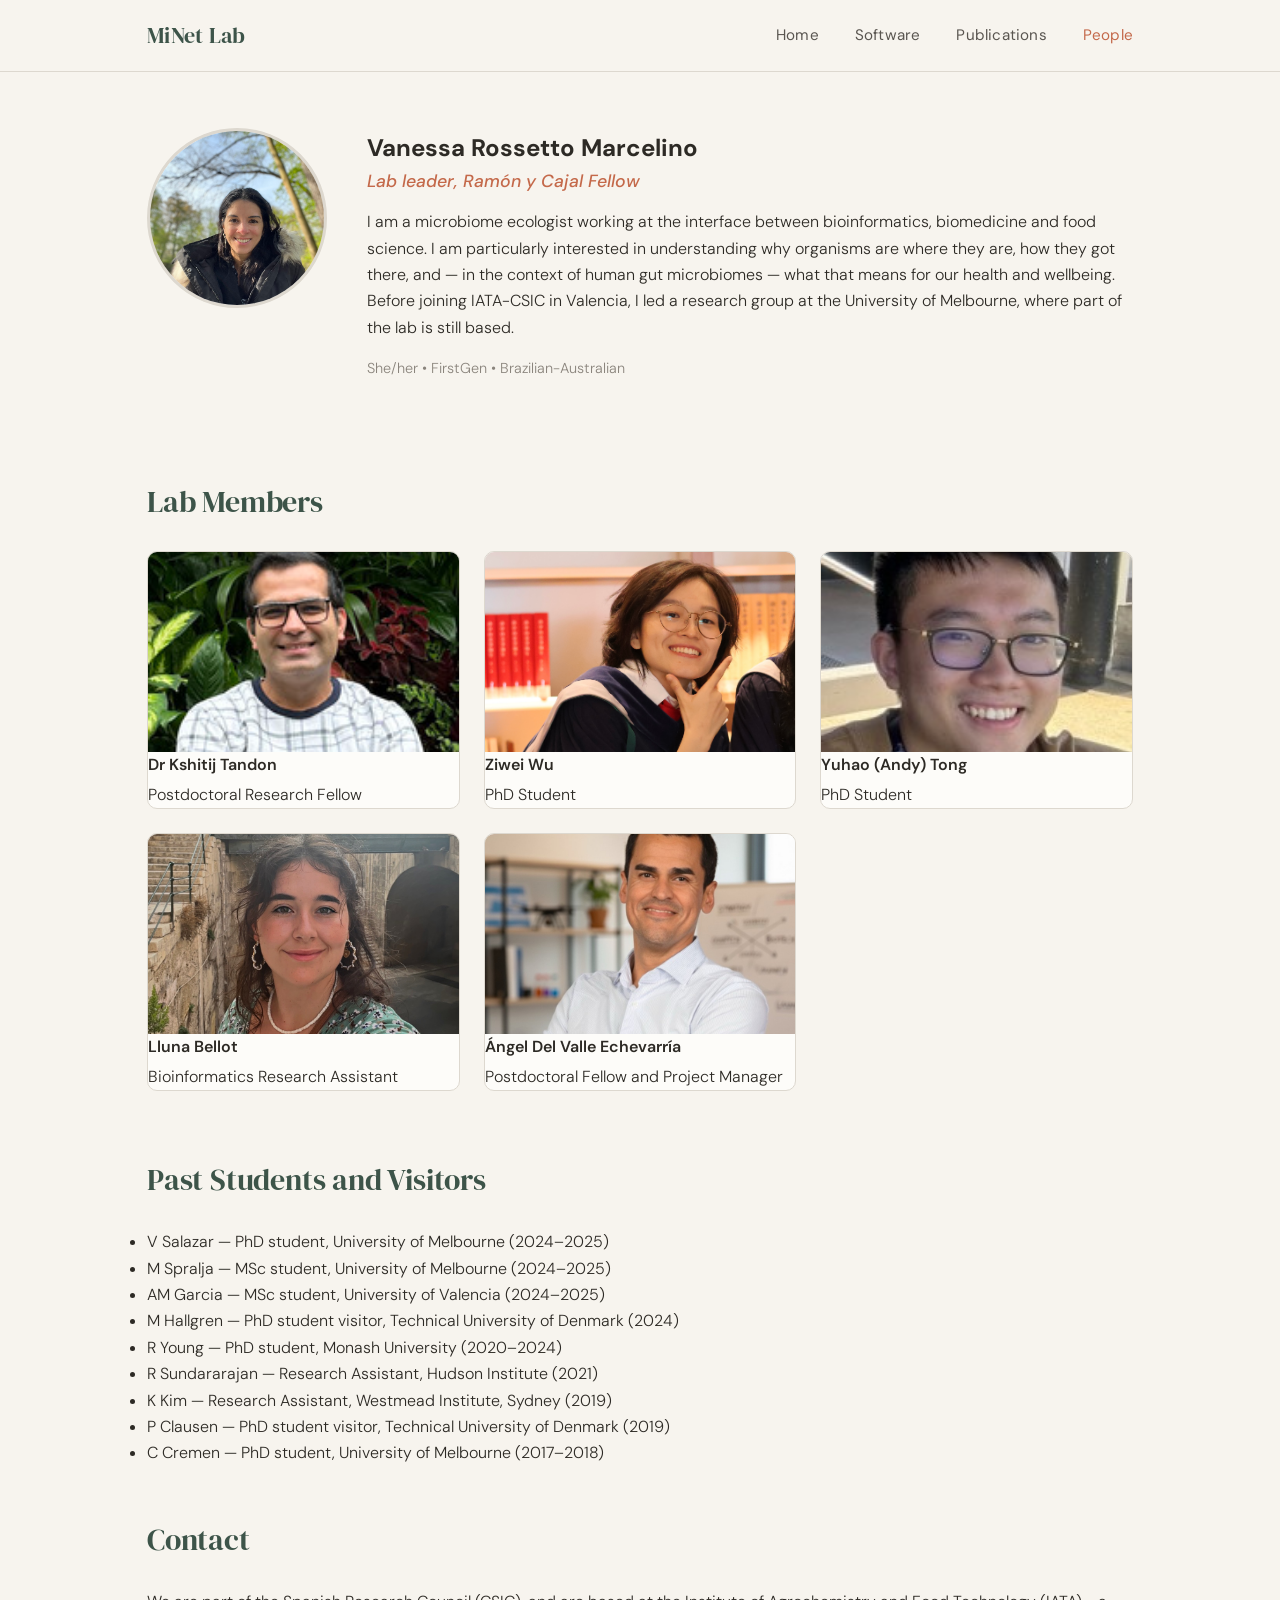
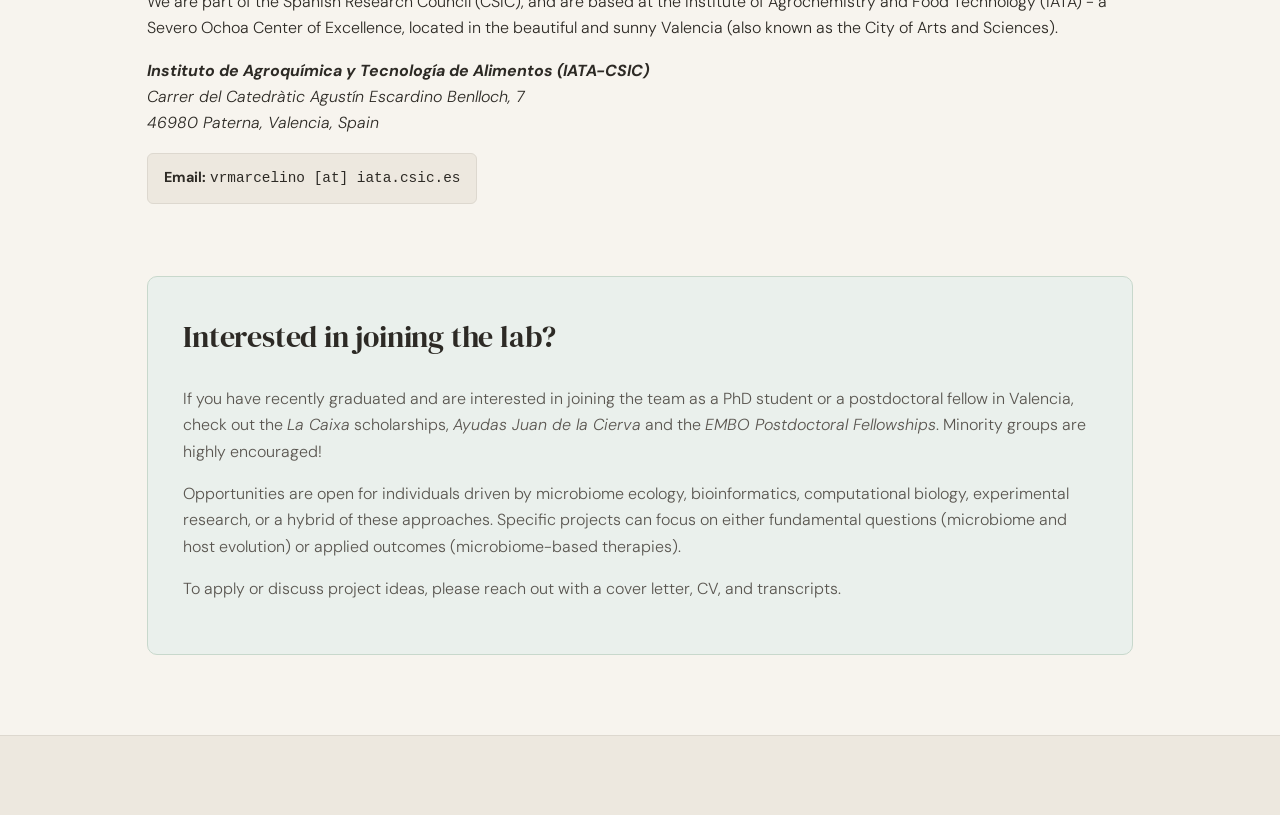
==== commit 6fee0177: "small style edits" ====
--- a/people.html
+++ b/people.html
@@ -81,7 +81,7 @@
 
         <section class="contact-section">
             <h2>Contact</h2>
-            <p>We are part of the Spanish Research Council (CSIC), and are based at the Institute of Agrochemistry and Food Technology (IATA) in the beautiful and sunny Valencia (also known as the City of Arts and Sciences).</p>
+            <p>We are part of the Spanish Research Council (CSIC), and are based at the Institute of Agrochemistry and Food Technology (IATA) - a Severo Ochoa Center of Excellence, located in the beautiful and sunny Valencia (also known as the City of Arts and Sciences).</p>
 
             <address>
                 <address style="margin-top: 1rem;"></address>
@@ -98,7 +98,7 @@
 
         <section class="opportunities-box">
             <h2>Interested in joining the lab?</h2>
-            <p>If you have recently graduated and are interested in joining the team as a PhD student or a postdoctoral fellow in Valencia, check out the <em>SLa caixa Scholarships</em>, <em>Ayudas Juan de la Cierva</em> and the <em>EMBO Postdoctoral Fellowships</em>. Minority groups are highly encouraged!</p>
+            <p>If you have recently graduated and are interested in joining the team as a PhD student or a postdoctoral fellow in Valencia, check out the <em>La Caixa</em> scholarships, <em>Ayudas Juan de la Cierva</em> and the <em>EMBO Postdoctoral Fellowships</em>. Minority groups are highly encouraged!</p>
             <p>Opportunities are open for individuals driven by microbiome ecology, bioinformatics, computational biology, experimental research, or a hybrid of these approaches. Specific projects can focus on either fundamental questions (microbiome and host evolution) or applied outcomes (microbiome-based therapies).</p>
             <p>To apply or discuss project ideas, please reach out with a cover letter, CV, and transcripts.</p>
         </section>
--- a/style.css
+++ b/style.css
@@ -446,14 +446,14 @@
 }
 
 .opportunities-box {
-    background: var(--terra-light);
-    border: 1px solid #E0B9AB;
+    background: var(--sage-light);
+    border: 1px solid #C8D8CC;
     padding: 2.2rem;
     border-radius: 10px;
     margin-bottom: 5rem;
 }
 
-.opportunities-box h2 { color: var(--terra); }
+.opportunities-box h2 { color: var(--text-dark); }
 .opportunities-box p { margin-bottom: 1rem; color: var(--text-mid); }
 
 /* ─── Team section ─── */
